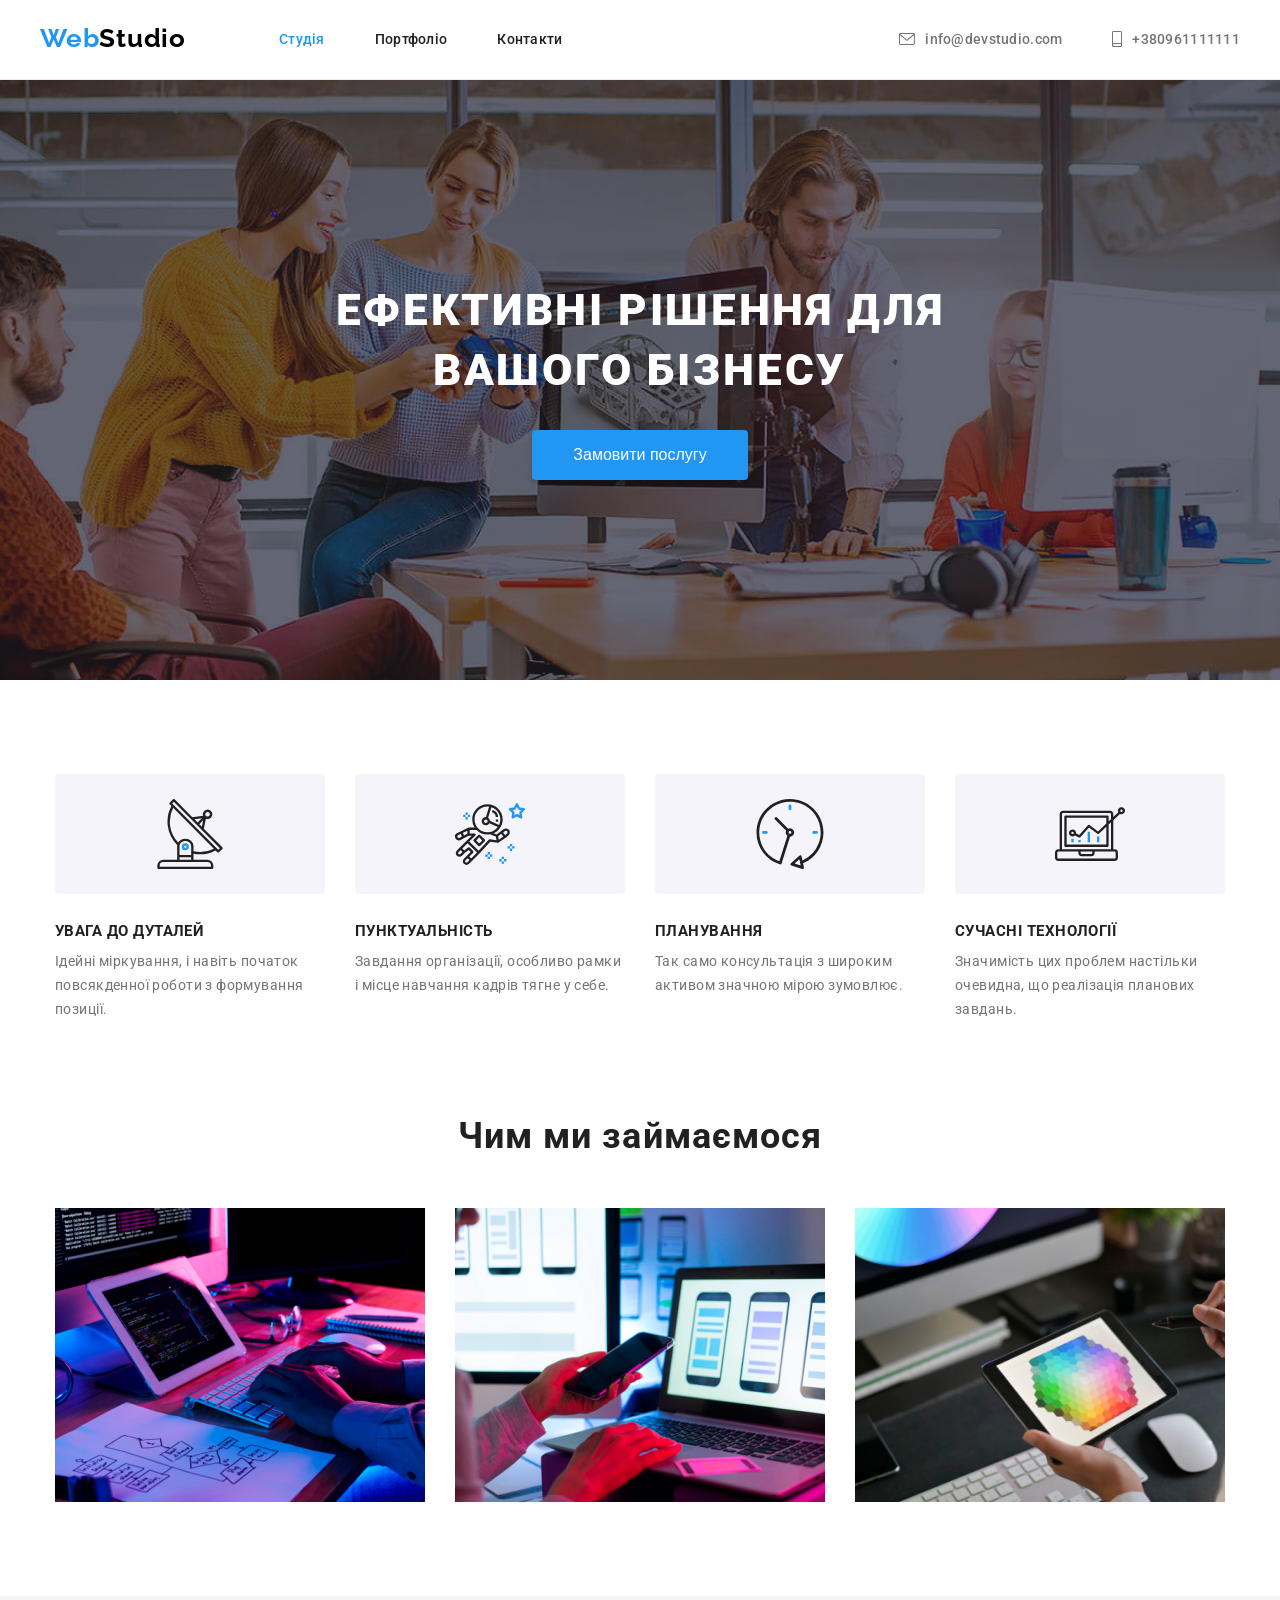
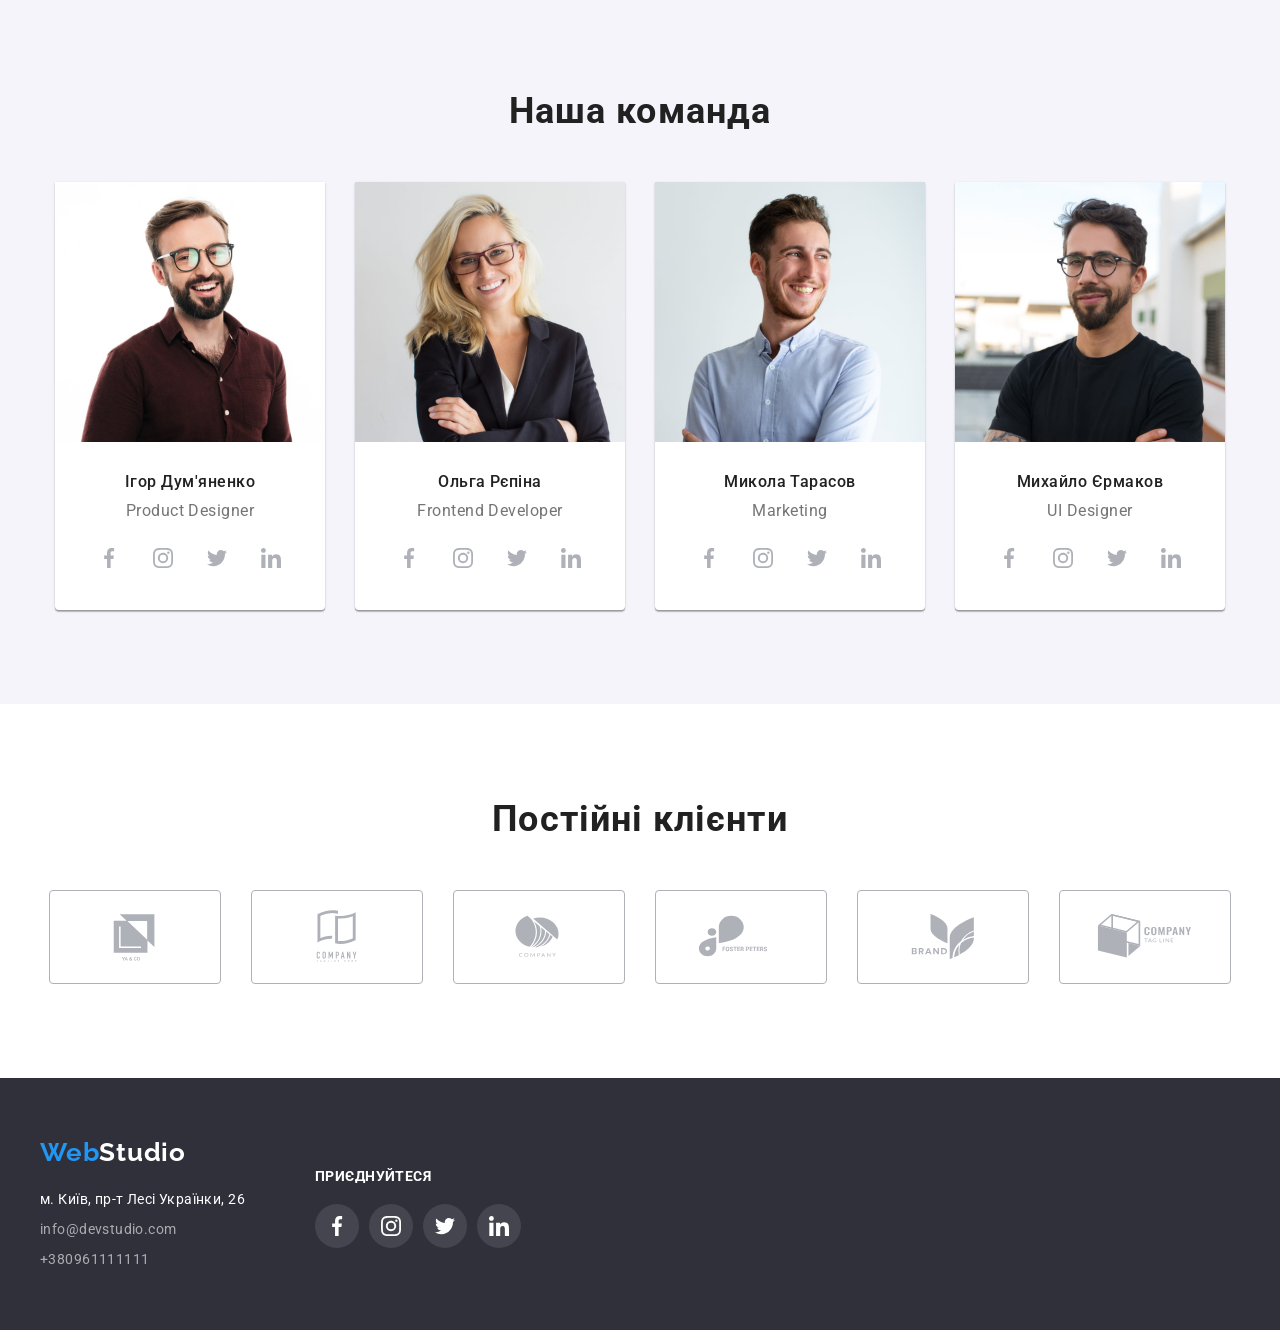
==== index.html @ 9e39c8fd "clone of 04" ====
<!DOCTYPE html>
<html lang="uk">
    <head>
        <title>Web Studio</title>
        <link rel="stylesheet" href="./style/style.css">
        <link href="https://fonts.googleapis.com/css?family=Roboto:400,500,700,900&display=swap" rel="stylesheet">
        <link href="https://fonts.googleapis.com/css?family=Raleway:700&display=swap" rel="stylesheet">
        <meta charset="UTF-8">
    </head>
    <body>
        <header id="pageTop" class="navigation-bar">
            <div class="container navigation-container">
                <ul class="navigation">
                    <li><a href="./index.html" class="logo"><span class="color-blue">Web</span>Studio</a></li>
                    <li><a href="./index.html" class="nav-link current">Студія</a></li>
                    <li><a href="./portfolio.html" class="nav-link">Портфоліо</a></li>
                    <li><a href="#contacts" class="nav-link">Контакти</a></li>
                </ul>
                <ul class="adress-list-header">
                    <li><a href="mailto:info@devstudio.com" class="adress email">
                        <svg class="adress-icon" width="16" height="12">
                            <use href="./images/icons.svg#icon-envelope-1"></use>
                        </svg>
                        info@devstudio.com
                    </a></li>
                    <li><a href="tel:+380961111111" class="adress">
                        <svg class="adress-icon" width="10" height="16">
                            <use href="./images/icons.svg#icon-smartphone-1"></use>
                        </svg>
                        +380961111111
                    </a></li>
                </ul>
            </div>
        </header>

        <main>
            <section class="hero-section section">
                <div class="container hero-container">
                    <h1 class="hero-title">Ефективні рішення для<br> вашого бізнесу</h1>
                    <button class="make-order" type="button">Замовити послугу</button>
                </div>
            </section>

            <section class="section feature-section">
                <div class="container feature-list-container">
                    <h2 class="hiden">Заголовок h2</h2>
                    <ul class="feature-list">
                        <li class="feature">
                            <div class="icon-container">
                                <svg class="feture-list-icon" width="70px" height="70px">
                                    <use href="./images/icons.svg#icon-antenna-1"></use>
                                </svg>
                            </div>
                            <h3 class="feature-title">Увага до дуталей</h3>
                            <p class="feature-mean">
                                Ідейні міркування, і навіть початок повсякденної роботи з формування позиції.
                            </p>
                        </li>
    
                        <li class="feature">
                            <div class="icon-container">
                                <svg class="feture-list-icon" width="70px" height="70px">
                                    <use href="./images/icons.svg#icon-astronaut-1"></use>
                                </svg>
                            </div>
                            <h3 class="feature-title">Пунктуальність</h3>
                            <p class="feature-mean">
                                Завдання організації, особливо рамки і місце навчання кадрів тягне у себе.
                            </p>
                        </li>
    
                        <li class="feature">
                            <div class="icon-container">
                                <svg class="feture-list-icon" width="70px" height="70px">
                                    <use href="./images/icons.svg#icon-clock-1"></use>
                                </svg>
                            </div>
                            <h3 class="feature-title">Планування</h3>
                            <p class="feature-mean">
                                Так само консультація з широким активом значною мірою зумовлює.
                            </p>
                        </li>
    
                        <li class="feature">
                            <div class="icon-container">
                                <svg class="feture-list-icon" width="70px" height="70px">
                                    <use href="./images/icons.svg#icon-diagram-1"></use>
                                </svg>
                            </div>
                            <h3 class="feature-title">Сучасні технології</h3>
                            <p class="feature-mean">
                                Значимість цих проблем настільки очевидна, що реалізація планових завдань.
                            </p>
                        </li>
                    </ul>
                </div>
            </section>

            <section id="portfolio" class="portfolio section">
                <div class="container">
                    <h2 class="section-title">Чим ми займаємося</h2>
                    <ul class="portfolio-img">
                        <li><img src="./images/image1.jpg" alt="Робота за компьютером" width="370px" height="294px"></li>
                        <li><img src="./images/image2.jpg" alt="Робота за компьютером та телефоном" width="370px" height="294px"></li>
                        <li><img src="./images/image3.jpg" alt="Робота за планшетом" width="370px" height="294px"></li>
                    </ul>
                </div>
            </section>

            <section id="team" class="team section">
                <div class="container">
                    <h2 class="section-title">Наша команда</h2>
                    <ul class="team-list">
                        <li class="part-of-team">                            
                            <img src="./images/igor.jpg" alt="Хлопець у окулярах" width="270px" height="260px">
                            <h3 class="team-member-name">Ігор Дум'яненко</h3>
                            <p class="team-member-post">Product Designer</p>
                            <ul class="team-soc-list">
                                <li class="team-soc-item">
                                    <a href="" class="team-soc-link">
                                        <svg class="team-soc-icon" width="44" height="44">
                                            <use href="./images/icons.svg#icon-facebook-1"></use>
                                        </svg>
                                    </a>
                                </li>
                                <li class="team-soc-item">
                                    <a href="" class="team-soc-link">
                                        <svg class="team-soc-icon" width="44" height="44">
                                            <use href="./images/icons.svg#icon-instagram-2"></use>
                                        </svg>
                                    </a>
                                </li>
                                <li class="team-soc-item">
                                    <a href="" class="team-soc-link">
                                        <svg class="team-soc-icon" width="44" height="44">
                                            <use href="./images/icons.svg#icon-twitter-1"></use>
                                        </svg>
                                    </a>
                                </li>
                                <li class="team-soc-item">
                                    <a href="" class="team-soc-link">
                                        <svg class="team-soc-icon" width="44" height="44">
                                            <use href="./images/icons.svg#icon-linkedin-1"></use>
                                        </svg>
                                    </a>
                                </li>
                            </ul>
                        </li>
                        
                        <li class="part-of-team">
                            <img src="./images/olga.jpg" alt="Дівчина в окулярах" width="270px" height="260px">
                            <h3 class="team-member-name">Ольга Рєпіна</h3>
                            <p class="team-member-post">Frontend Developer</p>
                            <ul class="team-soc-list">
                                <li class="team-soc-item">
                                    <a href="" class="team-soc-link">
                                        <svg class="team-soc-icon" width="44" height="44">
                                            <use href="./images/icons.svg#icon-facebook-1"></use>
                                        </svg>
                                    </a>
                                </li>
                                <li class="team-soc-item">
                                    <a href="" class="team-soc-link">
                                        <svg class="team-soc-icon" width="44" height="44">
                                            <use href="./images/icons.svg#icon-instagram-2"></use>
                                        </svg>
                                    </a>
                                </li>
                                <li class="team-soc-item">
                                    <a href="" class="team-soc-link">
                                        <svg class="team-soc-icon" width="44" height="44">
                                            <use href="./images/icons.svg#icon-twitter-1"></use>
                                        </svg>
                                    </a>
                                </li>
                                <li class="team-soc-item">
                                    <a href="" class="team-soc-link">
                                        <svg class="team-soc-icon" width="44" height="44">
                                            <use href="./images/icons.svg#icon-linkedin-1"></use>
                                        </svg>
                                    </a>
                                </li>
                            </ul>
                        </li>
    
                        <li class="part-of-team">
                            <img src="./images/mikola.jpg" alt="Усміхнений хлопець" width="270px" height="260px">
                            <h3 class="team-member-name">Микола Тарасов</h3>
                            <p class="team-member-post">Marketing</p>
                            <ul class="team-soc-list">
                                <li class="team-soc-item">
                                    <a href="" class="team-soc-link">
                                        <svg class="team-soc-icon" width="44" height="44">
                                            <use href="./images/icons.svg#icon-facebook-1"></use>
                                        </svg>
                                    </a>
                                </li>
                                <li class="team-soc-item">
                                    <a href="" class="team-soc-link">
                                        <svg class="team-soc-icon" width="44" height="44">
                                            <use href="./images/icons.svg#icon-instagram-2"></use>
                                        </svg>
                                    </a>
                                </li>
                                <li class="team-soc-item">
                                    <a href="" class="team-soc-link">
                                        <svg class="team-soc-icon" width="44" height="44">
                                            <use href="./images/icons.svg#icon-twitter-1"></use>
                                        </svg>
                                    </a>
                                </li>
                                <li class="team-soc-item">
                                    <a href="" class="team-soc-link">
                                        <svg class="team-soc-icon" width="44" height="44">
                                            <use href="./images/icons.svg#icon-linkedin-1"></use>
                                        </svg>
                                    </a>
                                </li>
                            </ul>
                        </li>
    
                        <li class="part-of-team">
                            <img src="./images/mihaylo.jpg" alt="Хлопець у окулярах та чорній футболці" width="270px" height="260px">
                            <h3 class="team-member-name">Михайло Єрмаков</h3>
                            <p class="team-member-post">UI Designer</p>
                            <ul class="team-soc-list">
                                <li class="team-soc-item">
                                    <a href="" class="team-soc-link">
                                        <svg class="team-soc-icon" width="44" height="44">
                                            <use href="./images/icons.svg#icon-facebook-1"></use>
                                        </svg>
                                    </a>
                                </li>
                                <li class="team-soc-item">
                                    <a href="" class="team-soc-link">
                                        <svg class="team-soc-icon" width="44" height="44">
                                            <use href="./images/icons.svg#icon-instagram-2"></use>
                                        </svg>
                                    </a>
                                </li>
                                <li class="team-soc-item">
                                    <a href="" class="team-soc-link">
                                        <svg class="team-soc-icon" width="44" height="44">
                                            <use href="./images/icons.svg#icon-twitter-1"></use>
                                        </svg>
                                    </a>
                                </li>
                                <li class="team-soc-item">
                                    <a href="" class="team-soc-link">
                                        <svg class="team-soc-icon" width="44" height="44">
                                            <use href="./images/icons.svg#icon-linkedin-1"></use>
                                        </svg>
                                    </a>
                                </li>
                            </ul>
                        </li>
                    </ul>
                </div>
            </section>

            <section class="regular-customer section">
                <div class="container">
                    <h2 class="section-title">Постійні клієнти</h2>
                    <ul class="regular-customer-list">
                        <li class="regular-customer-item">
                            <a href="" class="regular-customer-link">
                            <svg class="regular-customer-icon">
                                <use href="./images/icons.svg#icon-client-1"></use>
                            </svg></a>
                        </li>
                        <li class="regular-customer-item">
                            <a href="" class="regular-customer-link">
                                <svg class="regular-customer-icon">
                                    <use href="./images/icons.svg#icon-client-2"></use>
                                </svg></a>
                        </li>
                        <li class="regular-customer-item">
                            <a href="" class="regular-customer-link">
                                <svg class="regular-customer-icon">
                                    <use href="./images/icons.svg#icon-client-3"></use>
                                </svg></a>
                        </li>
                        <li class="regular-customer-item">
                            <a href="" class="regular-customer-link">
                                <svg class="regular-customer-icon">
                                    <use href="./images/icons.svg#icon-client-4"></use>
                                </svg></a>
                        </li>
                        <li class="regular-customer-item">
                            <a href="" class="regular-customer-link">
                                <svg class="regular-customer-icon">
                                    <use href="./images/icons.svg#icon-client-5"></use>
                                </svg></a>
                        </li>
                        <li class="regular-customer-item">
                            <a href="" class="regular-customer-link">
                                <svg class="regular-customer-icon">
                                    <use href="./images/icons.svg#icon-client-6"></use>
                                </svg></a>
                        </li>
                    </ul>
                </div>
            </section>

        </main>

        <footer id="contacts" class="contacts">
            <div class="container contacts-container">
                <address>
                    <ul class="adress-list">
                        <li class="footer"><a href="./index.html" class="logo footer"><span class="color-blue">Web</span>Studio</a></li>
                        <li class="address-footer"><a href="https://goo.gl/maps/CPtrU1FHBa2aNyZL9" target="_blank" rel="noopener noreferrer nofollow" class="map-adress">м. Київ, пр-т Лесі Українки, 26</a></li>
                        <li class="address-footer"><a href="mailto:info@devstudio.com" class="email-tel">info@devstudio.com</a></li>
                        <li class="address-footer"><a href="tel:+380961111111" class="email-tel">+380961111111</a></li>
                    </ul>
                </address>
                <div class="footer-soc-container">
                    <h3 class="footer-soc-text">Приєднуйтеся</h3>
                    <ul class="team-soc-list footer-soc-list">
                        <li class="team-soc-item footer-soc-item">
                            <a href="" class="team-soc-link">
                                <svg class="team-soc-icon footer-soc-icon" width="44" height="44">
                                    <use href="./images/icons.svg#icon-facebook-1"></use>
                                </svg>
                            </a>
                        </li>
                        <li class="team-soc-item footer-soc-item">
                            <a href="" class="team-soc-link">
                                <svg class="team-soc-icon footer-soc-icon" width="44" height="44">
                                    <use href="./images/icons.svg#icon-instagram-2"></use>
                                </svg>
                            </a>
                        </li>
                        <li class="team-soc-item footer-soc-item">
                            <a href="" class="team-soc-link">
                                <svg class="team-soc-icon footer-soc-icon" width="44" height="44">
                                    <use href="./images/icons.svg#icon-twitter-1"></use>
                                </svg>
                            </a>
                        </li>
                        <li class="team-soc-item footer-soc-item">
                            <a href="" class="team-soc-link">
                                <svg class="team-soc-icon footer-soc-icon" width="44" height="44">
                                    <use href="./images/icons.svg#icon-linkedin-1"></use>
                                </svg>
                            </a>
                        </li>
                    </ul>
                </div>
            </div>
        </footer>

    </body>
</html>
---- style/style.css ----
p,
h1,
h2,
h3,
h4,
h5,
h6 {
    margin: 0;
}

img{
    vertical-align: top;
}

ul,
ol {
    margin: 0;
    padding-left: 0;
}

button {
    cursor: pointer;
}

address {
    font-style: normal;
}

ul {
    list-style-type: none;
}

a {
    text-decoration: none;
}

a:visited {
    color: rgba(33, 33, 33, 1);
}

a {
    color: rgba(33, 33, 33, 1);
}

a:hover {
    color: rgba(33, 150, 243, 1);
}

a:focus {
    color: rgba(33, 150, 243, 1);
}

button:hover {
    cursor: pointer;
}

body {
    font-family: 'Roboto', 'Raleway', sans-serif;
    background-color: #FFFFFF;
    color: #212121;
    font-size: 14px;
    margin: 0
}

.icon-container {
    width: 270px;
    height: 120px;
    display: flex;
    justify-content: center;
    align-items: center;
    background-color: rgba(245, 244, 250, 1);
    border-radius: 4px;
    margin-bottom: 30px;
}

.section {
    padding-top: 94px;
    padding-bottom: 94px;
}

.container {
    width: 1200px;
    padding-right: 15px;
    padding-left: 15px;
    margin: 0 auto;
}

.hiden {
    display: none;
}

.section-title {
    font-weight: 700;
    font-size: 36px;
    line-height: 1.17;
    text-align: center;
    letter-spacing: 0.03em;
    color: rgba(33, 33, 33, 1);
    margin-bottom: 50px;
}


.navigation-bar {
    padding-top: 24px;
    padding-bottom: 24px;
    background: rgba(255, 255, 255, 1);
    height: 31px;
    border-bottom: 1px solid rgba(236, 236, 236, 1);
}

.navigation-container {
    display: flex;
    flex-direction: row;
    justify-content: space-around;
    align-items: center;
}

.navigation {
    display: flex;
    align-content: center;
    justify-content: center;
    align-items: center;
}

.nav-link {
    margin-left: 50px;
    font-weight: 500;
    line-height: 1.15;
    letter-spacing: 0.02em;
}

.adress-icon {
    fill: rgba(117, 117, 117, 1);
    margin-right: 10px;
}

.adress {
    color: rgba(117, 117, 117, 1);
    font-weight: 500;
    line-height: 1.15;
    letter-spacing: 0.02em;
    display: flex;
    align-content: center;
    justify-content: center;
    align-items: center;
    margin-left: auto;
}

.adress-list-header {
    display: flex;
    align-content: center;
    justify-content: center;
    align-items: center;
    margin-left: auto;
}

.adress:hover {
    color: rgba(33, 150, 243, 1);
}

.adress:hover .adress-icon {
    fill: rgba(33, 150, 243, 1);
}

.email {
    margin-right: 50px;
}

.logo {
    margin-right: 43px;
    font-family: 'Raleway';
    font-weight: 700;
    font-size: 26px;
    line-height: 1.15;
    letter-spacing: 0.03em;
    color: rgba(0, 0, 0, 1);
}

.color-blue {
    color: rgba(33, 150, 243, 1);
}




.hero-section {
    padding-top: 200px;
    padding-bottom: 200px;
    background: rgba(47, 48, 58, 1);
    color: rgba(255, 255, 255, 1);
    background-image: linear-gradient(rgba(47, 48, 58, 0.4), rgba(47, 48, 58, 0.4)), url(../images/hero_background_img.jpg);
    background-position: center;
    background-repeat: no-repeat;
    background-size: 1600px;
}

.hero-container {
    display: flex;
    align-items: center;
    flex-wrap: wrap;
    align-content: center;
    justify-content: center;
    flex-direction: column;
}

.hero-title {
    font-weight: 900;
    font-size: 44px;
    line-height: 1.365;
    text-align: center;
    letter-spacing: 0.06em;
    text-transform: uppercase;
}

.make-order {
    width: 216px;
    height: 50px;
    background: rgba(33, 150, 243, 1);
    box-shadow: 0px 4px 4px rgba(0, 0, 0, 0.15);
    border-radius: 4px;
    border: 0px;
    margin: 30px auto 0;
    color: rgba(255, 255, 255, 1);
    font-size: 16px;
}



.feature-list {
    margin: 0 auto;
    width: fit-content;
    display: flex;
    align-content: center;
    flex-direction: row;
    align-items: flex-start;
    justify-content: center;
    gap: 30px;
}

.feature-section{
    padding-bottom: 0;
}

.feature-list-container {}

.feture-list-icon {
    fill: rgba(33, 33, 33, 1);
}

.feature {
    width: 270px;
}

.feature-mean {
    line-height: 1.72;
    letter-spacing: 0.03em;
    color: rgba(117, 117, 117, 1);
}

.feature-title {
    font-size: 1.1em;
    line-height: 0.98;
    letter-spacing: 0.03em;
    text-transform: uppercase;
    color: rgba(33, 33, 33, 1);
    margin-bottom: 10px;
}




.portfolio-img {
    display: flex;
    flex-direction: row;
    align-content: center;
    justify-content: center;
    align-items: center;
    gap: 30px;
}

.portfolio {
    padding-bottom: 94px;
    margin-left: calc(50% - 50vw);
    width: 100vw;
    padding-top: 94px;
}

.portfolio>h2 {
    margin-bottom: 50px;
}




.team {
    margin-left: calc(50% - 50vw);
    width: 100vw;
    background: rgba(245, 244, 250, 1);
}

.team>h2 {
    margin-bottom: 50px;
}

.team-list {
    display: flex;
    gap: 30px;
    width: fit-content;
    margin: 0 auto;
}

.part-of-team {
    background: #FFFFFF;
    width: 270px;
    height: 428px;
    box-shadow: 0px 1px 3px rgba(0, 0, 0, 0.12), 0px 1px 1px rgba(0, 0, 0, 0.14), 0px 2px 1px rgba(0, 0, 0, 0.2);
    border-radius: 0px 0px 4px 4px;
    padding: 0;
}

.team-soc-item {
    width: 44px;
    height: 44px;
    display: flex;
    justify-content: center;
    align-items: center;
}

.team-soc-link {
    width: 44px;
    height: 44px;
    display: flex;
    justify-content: center;
    align-items: center;
    border-radius: 50%;
}

.team-soc-list {
    width: 206px;
    display: flex;
    justify-content: center;
    gap: 10px;
    margin-left: 32px;
}

.team-soc-icon {
    width: 20px;
    height: 20px;
    fill: rgba(175, 177, 184, 1);
}

.team-soc-link:hover {
    background-color: rgba(33, 150, 243, 1);
}

.team-soc-link:hover .team-soc-icon {
    fill: rgba(255, 255, 255, 1);
}

.team-soc-link:focus {
    background-color: rgba(33, 150, 243, 1);
}

.team-soc-link:focus .team-soc-icon {
    fill: rgba(255, 255, 255, 1);
}

.team-member-name {
    margin: 30px auto 10px;
    font-weight: 500;
    font-size: 16px;
    line-height: 1.2;
    text-align: center;
    letter-spacing: 0.03em;
    color: rgba(33, 33, 33, 1);
}

.team-member-post {
    margin: 10px auto 16px;

    font-size: 16px;
    line-height: 1.2;
    text-align: center;
    letter-spacing: 0.03em;
    color: rgba(117, 117, 117, 1);
}


.regular-customer-list {
    display: flex;
    justify-content: center;
    align-items: center;
    gap: 30px;
}

.regular-customer-link {
    width: 170px;
    height: 92px;
    border: 1px solid rgba(175, 177, 184, 1);
    border-radius: 4px;
    display: flex;
    justify-content: center;
    align-items: center;
}

.regular-customer-icon {
    width: 106px;
    height: 60px;
    fill: rgba(175, 177, 184, 1);
}

.regular-customer-link:hover {
    border: 1px solid rgba(33, 150, 243, 1);
}

.regular-customer-link:hover .regular-customer-icon {
    fill: rgba(33, 150, 243, 1);
}

.regular-customer-link:focus {
    border: 1px solid rgba(33, 150, 243, 1);
}

.regular-customer-link:focus .regular-customer-icon {
    fill: rgba(33, 150, 243, 1);
}



.contacts {
    margin-left: calc(50% - 50vw);
    width: 100vw;
    background: rgba(47, 48, 58, 1);
    height: 192px;
    padding-top: 60px;
    margin-bottom: -5px;
}

.contacts-container {
    display: flex;
    align-items: center;
}

.footer {
    height: 31px;
    margin-bottom: 20px;
}

.footer-soc-text {
    font-family: 'Roboto';
    font-style: normal;
    font-weight: 700;
    font-size: 14px;
    line-height: 16px;
    letter-spacing: 0.03em;
    text-transform: uppercase;

    color: #FFFFFF;
}

.footer-soc-item {
    background-color: rgba(255, 255, 255, 0.1);
    border-radius: 50%;
}

.footer-soc-icon {
    fill: rgba(255, 255, 255, 1);
}

.footer-soc-list {
    margin-top: 20px;
    margin-left: 0;
}

.footer-soc-container {
    margin-left: 70px;
}

.logo.footer {
    color: rgba(255, 255, 255, 1);
}

.address-footer {
    margin-bottom: 9px;
    line-height: 1.5;
    letter-spacing: 0.03em;
    font-style: normal;
}

.email-tel {
    color: rgba(255, 255, 255, 0.6);
}

.map-adress {
    color: rgba(255, 255, 255, 1);
}

.map-adress:hover {
    color: rgba(255, 255, 255, 1);
}



.nav-button {
    min-width: 73px;
    min-height: 38px;
    padding: 6px 22px;
    background: rgba(245, 244, 250, 1);
    border-radius: 4px;
    border: 0px;
    color: rgba(33, 33, 33, 1);
}

.nav-button:hover {
    background: rgba(33, 150, 243, 1);
    box-shadow: 0px 3px 1px rgba(0, 0, 0, 0.1), 
                    0px 1px 2px rgba(0, 0, 0, 0.08), 
                        0px 2px 2px rgba(0, 0, 0, 0.12);
    border-radius: 4px;
    color: rgba(255, 255, 255, 1);
}

.nav-button:focus {
    background: rgba(33, 150, 243, 1);
    box-shadow: 0px 3px 1px rgba(0, 0, 0, 0.1),
                    0px 1px 2px rgba(0, 0, 0, 0.08),
                        0px 2px 2px rgba(0, 0, 0, 0.12);
    border-radius: 4px;
    color: rgba(255, 255, 255, 1);
}

.button-list {
    display: flex;
    align-items: center;
    flex-wrap: nowrap;
    flex-direction: row;
    justify-content: center;
    gap: 8px;
}




.portfolio-list-of-projects {
    margin: 0 auto 94px;
    margin-top: 50px;
    display: flex;
    flex-wrap: wrap;
    align-items: center;
    justify-content: center;
    flex-direction: row;
    align-content: center;
    gap: 30px;
    width: 1200px;
}

.portfolio-project-item:hover{
    box-shadow: 0px 1px 1px rgba(0, 0, 0, 0.12),
                    0px 4px 4px rgba(0, 0, 0, 0.06), 
                        1px 4px 6px rgba(0, 0, 0, 0.16);
}

.portfolio-project-item:focus {
    box-shadow: 0px 1px 1px rgba(0, 0, 0, 0.12),
        0px 4px 4px rgba(0, 0, 0, 0.06),
            1px 4px 6px rgba(0, 0, 0, 0.16);
}

.border-for-link{
    width: 368px;
    padding-top: 20px;
    border: 1px solid rgba(238, 238, 238, 1);
    border-top: 0px;
}

.project-name {
    width: 322px;
    margin: 0 24px;



    font-weight: 700;
    font-size: 18px;
    line-height: 2;
    letter-spacing: 0.06em;
    color: rgba(33, 33, 33, 1);
}

.project-category {
    width: 322px;
    margin: 4px 24px 20px;



    font-size: 16px;
    line-height: 1.88;
    letter-spacing: 0.03em;
    color: rgba(117, 117, 117, 1);
}

.nav-link.current {
    color: rgba(33, 150, 243, 1);
}
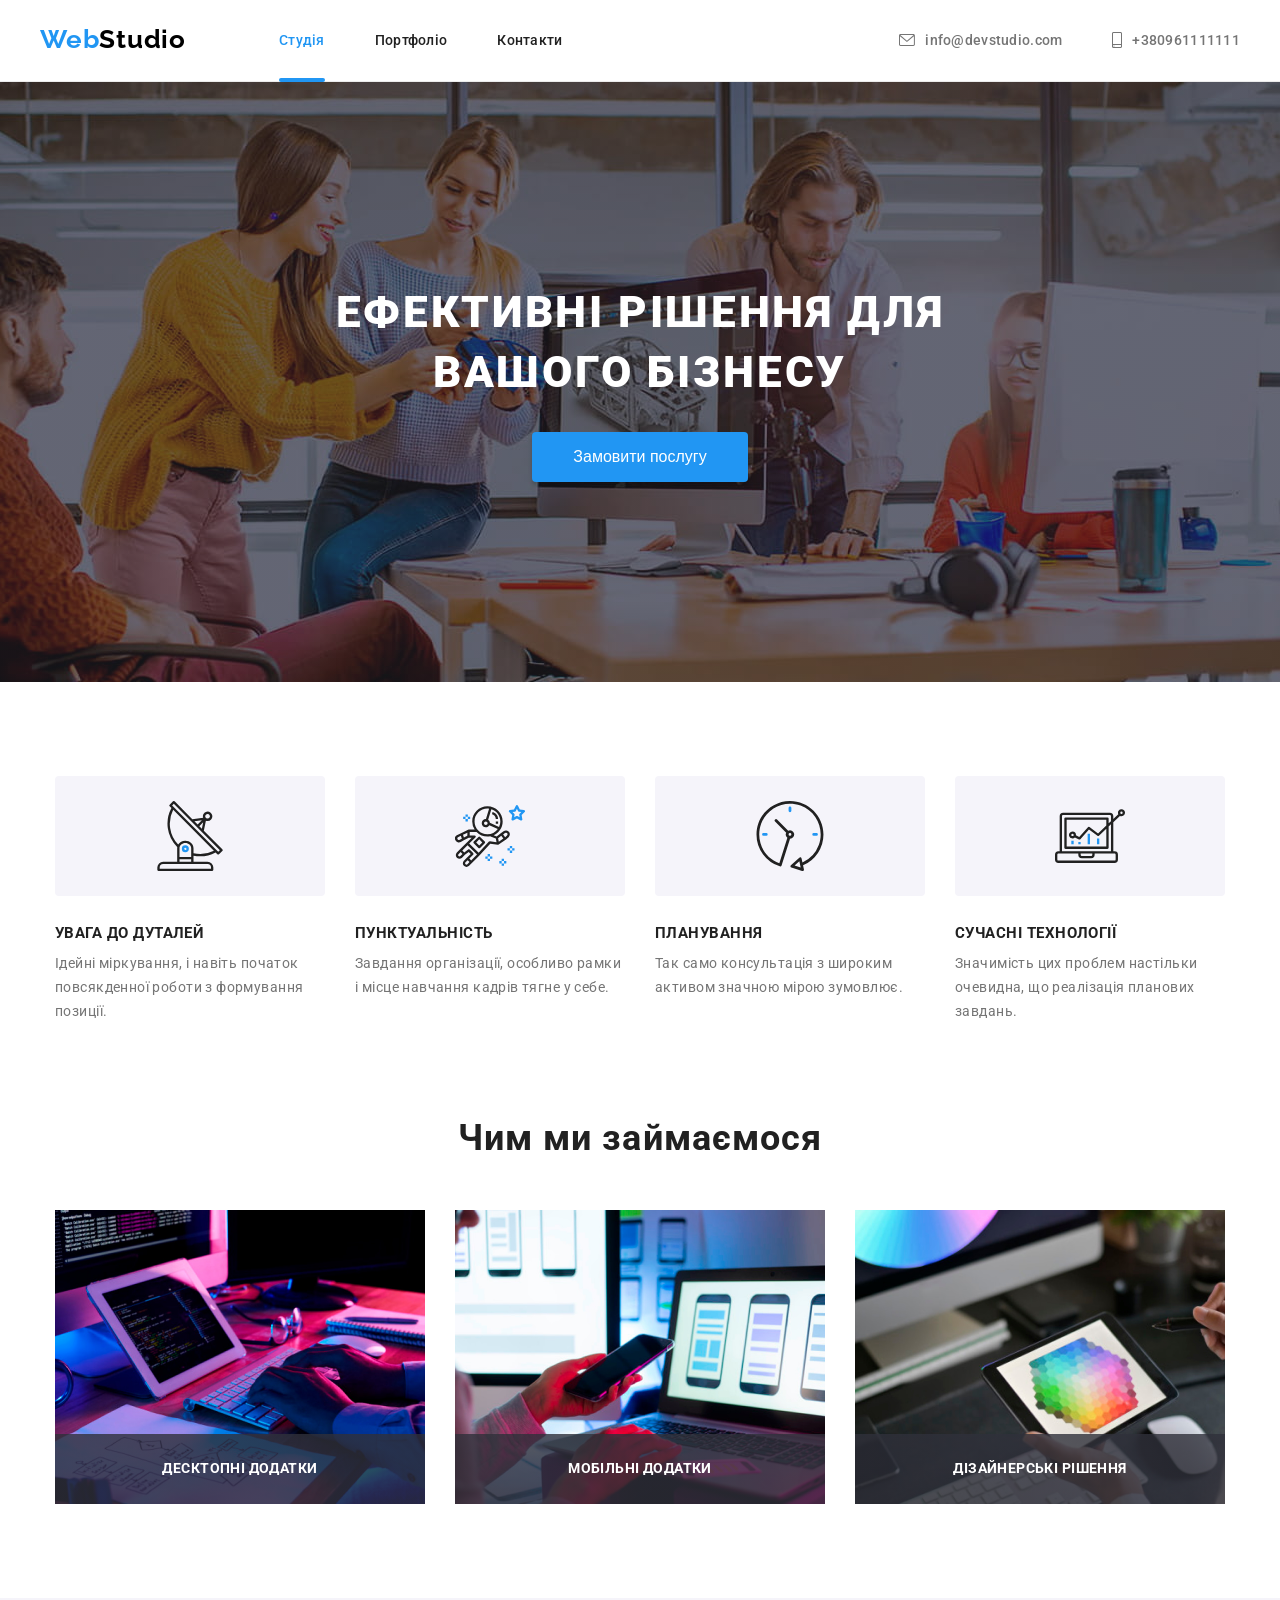
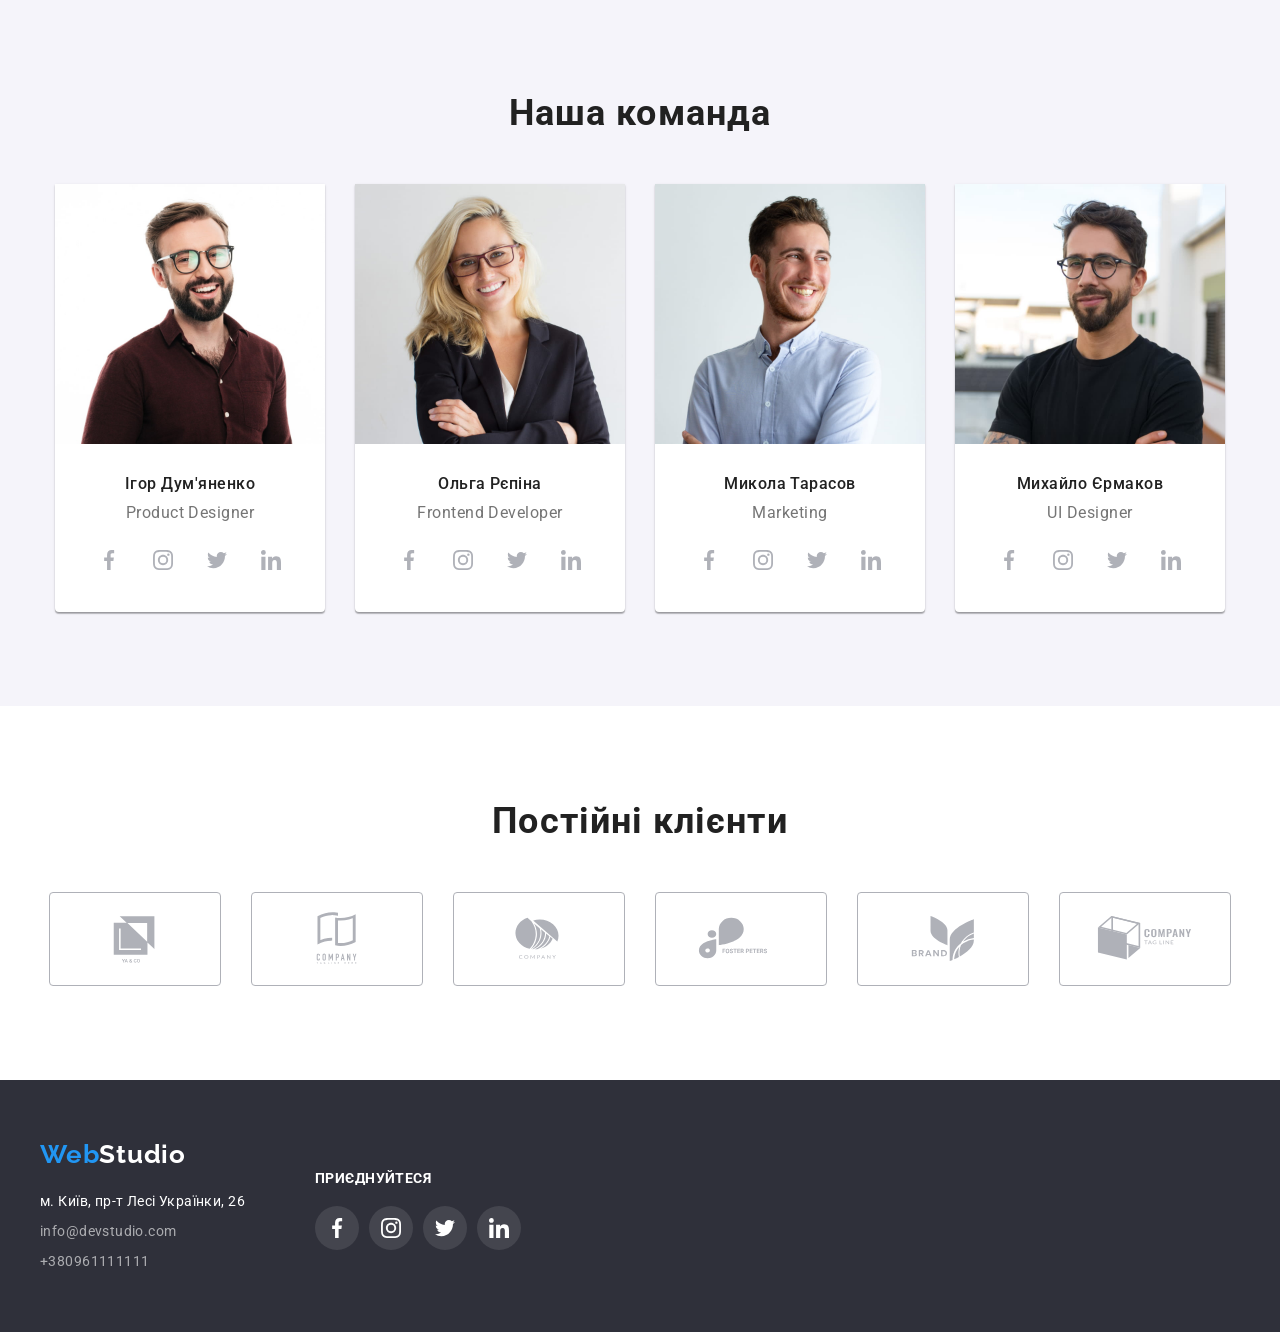
==== commit 2ba6bcf7: "done" ====
--- a/index.html
+++ b/index.html
@@ -37,7 +37,7 @@
             <section class="hero-section section">
                 <div class="container hero-container">
                     <h1 class="hero-title">Ефективні рішення для<br> вашого бізнесу</h1>
-                    <button class="make-order" type="button">Замовити послугу</button>
+                    <button class="make-order" type="button" data-modal-open="">Замовити послугу</button>
                 </div>
             </section>
 
@@ -100,9 +100,27 @@
                 <div class="container">
                     <h2 class="section-title">Чим ми займаємося</h2>
                     <ul class="portfolio-img">
-                        <li><img src="./images/image1.jpg" alt="Робота за компьютером" width="370px" height="294px"></li>
-                        <li><img src="./images/image2.jpg" alt="Робота за компьютером та телефоном" width="370px" height="294px"></li>
-                        <li><img src="./images/image3.jpg" alt="Робота за планшетом" width="370px" height="294px"></li>
+                        <li><img src="./images/image1.jpg" alt="Робота за компьютером" width="370px" height="294px">
+                            <div class="container-for-portfolio-text">
+                                <span class="portfolio-text">
+                                    Десктопні додатки
+                                </span>
+                            </div>
+                        </li>
+                        <li><img src="./images/image2.jpg" alt="Робота за компьютером та телефоном" width="370px" height="294px">
+                            <div class="container-for-portfolio-text">
+                                <span class="portfolio-text">
+                                    Мобільні додатки
+                                </span>
+                            </div>
+                        </li>
+                        <li><img src="./images/image3.jpg" alt="Робота за планшетом" width="370px" height="294px">
+                            <div class="container-for-portfolio-text">
+                                <span class="portfolio-text">
+                                    Дізайнерські рішення
+                                </span>
+                            </div>
+                        </li>
                     </ul>
                 </div>
             </section>
@@ -350,5 +368,16 @@
             </div>
         </footer>
 
+        <div class="backdrop is-hidden" data-modal="">
+            <div class="modal">
+                <button type="button" class="modal-close" data-modal-close="">
+                    <svg class="modal-close-svg">
+                        <use href="./images/icons.svg#icon-Vector"></use>
+                    </svg>
+            </button>
+            </div>
+        </div>
+
+        <script src="./js/modal.js"></script>
     </body>
 </html>
--- a/style/style.css
+++ b/style/style.css
@@ -99,10 +99,16 @@
     margin-bottom: 50px;
 }
 
+.navigation{
+    display: flex;
+    justify-content: space-around;
+    align-items: center;
+    gap: 50px;
+}
 
 .navigation-bar {
-    padding-top: 24px;
-    padding-bottom: 24px;
+    padding-top: 25px;
+    padding-bottom: 25px;
     background: rgba(255, 255, 255, 1);
     height: 31px;
     border-bottom: 1px solid rgba(236, 236, 236, 1);
@@ -115,15 +121,7 @@
     align-items: center;
 }
 
-.navigation {
-    display: flex;
-    align-content: center;
-    justify-content: center;
-    align-items: center;
-}
-
 .nav-link {
-    margin-left: 50px;
     font-weight: 500;
     line-height: 1.15;
     letter-spacing: 0.02em;
@@ -278,11 +276,39 @@
     gap: 30px;
 }
 
+.portfolio-img>li{
+    height: 294px;
+}
+
 .portfolio {
     padding-bottom: 94px;
     margin-left: calc(50% - 50vw);
     width: 100vw;
     padding-top: 94px;
+}
+
+
+
+.container-for-portfolio-text{
+    width: 370px;
+    height: 70px;
+    display: flex;
+    align-items: center;
+    justify-content: center;
+    position: relative;
+    bottom: 70px;
+    background: linear-gradient(rgba(47, 48, 58, 0.8),rgba(47, 48, 58, 0.8));
+}
+
+.portfolio-text{
+    color: rgba(255, 255, 255, 1);
+    font-family: 'Roboto';
+    font-style: normal;
+    font-weight: 700;
+    line-height: 1.15em;
+    text-align: center;
+    letter-spacing: 0.03em;
+    text-transform: uppercase;
 }
 
 .portfolio>h2 {
@@ -552,7 +578,7 @@
     align-content: center;
     gap: 30px;
     width: 1200px;
-}
+    }
 
 .portfolio-project-item:hover{
     box-shadow: 0px 1px 1px rgba(0, 0, 0, 0.12),
@@ -599,5 +625,99 @@
 }
 
 .nav-link.current {
+    position: relative;
+    top: 2px;
     color: rgba(33, 150, 243, 1);
+}
+
+.nav-link.current::after{
+    display: block;
+    position: relative;
+    top: 30px;
+    content: "";
+    height: 4px;
+    background-color: rgba(33, 150, 243, 1);
+    border-radius: 2px;
+}
+
+.backdrop{
+    position: fixed;
+    top: 0;
+    width: 100vw;
+    height: 100vh;
+    background: rgba(0, 0, 0, 0.2);
+    transition: opacity 250ms cubic-bezier(0.4, 0, 0.2, 1), visibility 250ms cubic-bezier(0.4, 0, 0.2, 1);
+}
+
+.modal{
+    width: 528px;
+    min-height: 581px;
+    background-color: rgba(255, 255, 255, 1);
+    border-radius: 4px;
+    position: absolute;
+    top: 50%;
+    left: 50%;
+    transform: translate(-50%, -50%) scale(1);
+    transition: transform 250ms cubic-bezier(0.4, 0, 0.2, 1);
+}
+
+.backdrop.is-hidden .modal{
+    transform: translate(-50%, -50%) scale(0);
+}
+
+.modal-close{
+    position: absolute;
+    top: 8px;
+    right: 8px;
+    width: 30px;
+    height: 30px;
+    border-radius: 50%;
+    background-color: transparent;
+    border: 1px solid rgba(0, 0, 0, 0.1);
+    display: flex;
+    align-items: center;
+    justify-content: center;
+}
+
+.modal-close-svg{
+    width: 11px;
+    height: 11px;
+    fill: rgba(0, 0, 0, 1);
+}
+
+.is-hidden{
+    visibility: hidden;
+    opacity: 0;
+    pointer-events: none;
+}
+
+
+
+.portfolio-item-slide-text-wrap{
+    position: absolute;
+    height: 100%;
+    top: 0;
+    background-color: rgba(33, 150, 243, 0.9);
+    transform: translateY(100%);
+    transition: transform 250ms cubic-bezier(0.4, 0, 0.2, 1);
+}
+
+.portfolio-item-slide-text{
+    display: block;
+    margin: 63px 34px;
+    color: rgba(255, 255, 255, 1);
+    font-family: 'Roboto';
+    font-weight: 400;
+    font-size: 18px;
+    line-height: 1.5;
+    letter-spacing: 0.03em;
+}
+
+.portfolio-project-item:hover .portfolio-item-slide-text-wrap{
+    transform: translateY(0);
+}
+
+.portfolio-project-item-wrap{
+    position: relative;
+    overflow: hidden;   
 }
